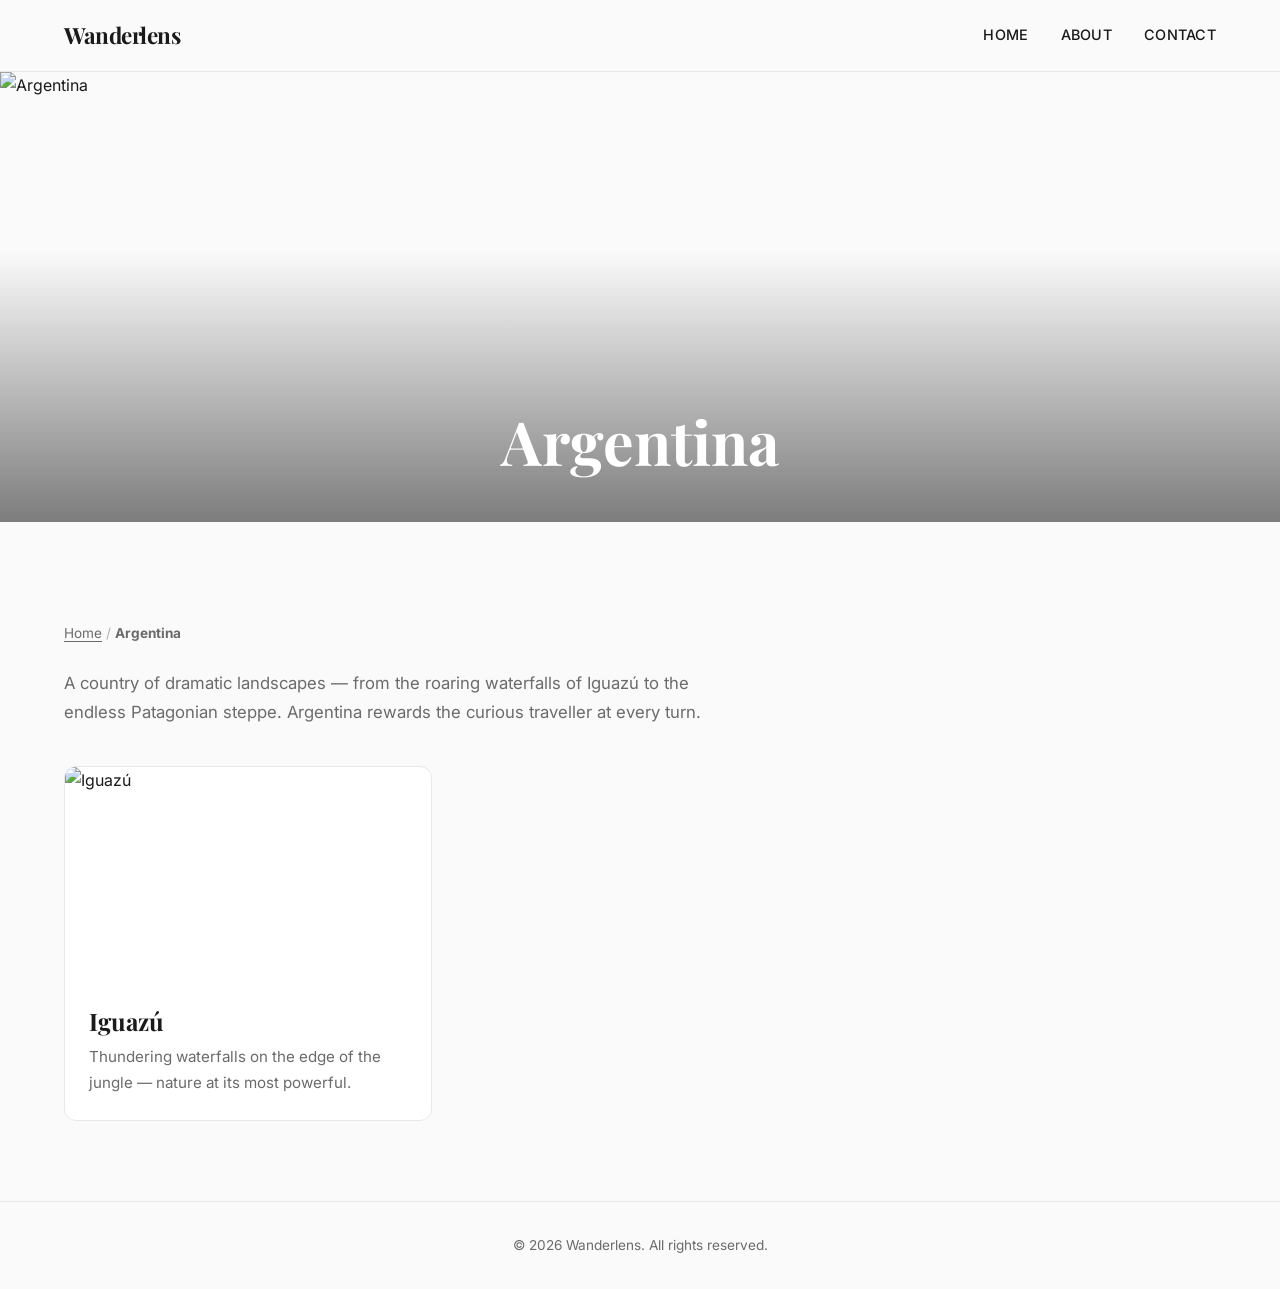
==== country/argentina/index.html @ deed7870 "Travel photography portfolio - Peru, Colombia, Argentina with real photos" ====
<!DOCTYPE html>
<html lang="en">
<head>
  <meta charset="UTF-8">
  <meta name="viewport" content="width=device-width, initial-scale=1.0">
  <title>Argentina — Wanderlens</title>
  <link rel="preconnect" href="https://fonts.googleapis.com">
  <link href="https://fonts.googleapis.com/css2?family=Inter:wght@400;500;600&family=Playfair+Display:wght@700&display=swap" rel="stylesheet">
  <link rel="stylesheet" href="../../styles.css">
</head>
<body class="page-body">
  <nav class="nav">
    <div class="nav-inner">
      <a href="../../index.html" class="nav-logo">Wanderlens</a>
      <button class="hamburger" aria-label="Menu"><span></span><span></span><span></span></button>
      <div class="nav-links">
        <a href="../../index.html">Home</a>
        <a href="../../about.html">About</a>
        <a href="../../contact.html">Contact</a>
      </div>
    </div>
  </nav>

  <section class="header-banner">
    <img src="../../images/argentina/iguazu/DSC03718.jpg" alt="Argentina">
    <div class="hero-overlay"></div>
    <div class="banner-content container">
      <h1>Argentina</h1>
    </div>
  </section>

  <section class="section">
    <div class="container">
      <div class="breadcrumbs fade-in">
        <a href="../../index.html">Home</a> <span>/</span> <strong>Argentina</strong>
      </div>
      <div class="place-description fade-in" style="margin-top: 24px;">
        <p>A country of dramatic landscapes — from the roaring waterfalls of Iguazú to the endless Patagonian steppe. Argentina rewards the curious traveller at every turn.</p>
      </div>
      <div class="cards-grid">
        <a href="iguazu/index.html" class="card fade-in">
          <img src="../../images/argentina/iguazu/DSC03765.jpg" alt="Iguazú">
          <div class="card-body">
            <h3>Iguazú</h3>
            <p>Thundering waterfalls on the edge of the jungle — nature at its most powerful.</p>
          </div>
        </a>
      </div>
    </div>
  </section>

  <footer class="footer">
    <div class="container">&copy; 2026 Wanderlens. All rights reserved.</div>
  </footer>
  <script src="../../script.js"></script>
</body>
</html>
---- styles.css ----
/* ===== Variables ===== */
:root {
  --color-bg: #fafafa;
  --color-surface: #ffffff;
  --color-text: #1a1a1a;
  --color-text-light: #6b6b6b;
  --color-accent: #2c2c2c;
  --color-border: #e8e8e8;
  --color-hover: #f5f5f5;
  --font-heading: 'Playfair Display', Georgia, serif;
  --font-body: 'Inter', -apple-system, sans-serif;
  --max-width: 1200px;
  --nav-height: 72px;
  --transition: 0.3s ease;
}

/* ===== Reset ===== */
*, *::before, *::after { box-sizing: border-box; margin: 0; padding: 0; }
html { scroll-behavior: smooth; }
body {
  font-family: var(--font-body);
  background: var(--color-bg);
  color: var(--color-text);
  line-height: 1.7;
  -webkit-font-smoothing: antialiased;
}
img { max-width: 100%; height: auto; display: block; }
a { color: inherit; text-decoration: none; }
ul { list-style: none; }

/* ===== Typography ===== */
h1, h2, h3, h4 { font-family: var(--font-heading); font-weight: 700; line-height: 1.2; }
h1 { font-size: clamp(2.2rem, 5vw, 3.8rem); }
h2 { font-size: clamp(1.6rem, 3vw, 2.4rem); }
h3 { font-size: clamp(1.2rem, 2vw, 1.5rem); }
p { max-width: 680px; }

/* ===== Navigation ===== */
.nav {
  position: fixed; top: 0; left: 0; right: 0; z-index: 100;
  height: var(--nav-height);
  background: rgba(250,250,250,0.92);
  backdrop-filter: blur(12px);
  border-bottom: 1px solid var(--color-border);
  display: flex; align-items: center; justify-content: center;
}
.nav-inner {
  width: 100%; max-width: var(--max-width);
  padding: 0 24px;
  display: flex; align-items: center; justify-content: space-between;
}
.nav-logo {
  font-family: var(--font-heading);
  font-size: 1.4rem; font-weight: 700; letter-spacing: -0.02em;
}
.nav-links { display: flex; gap: 32px; }
.nav-links a {
  font-size: 0.9rem; font-weight: 500; letter-spacing: 0.02em;
  text-transform: uppercase; position: relative;
  transition: color var(--transition);
}
.nav-links a::after {
  content: ''; position: absolute; bottom: -4px; left: 0;
  width: 0; height: 1.5px; background: var(--color-text);
  transition: width var(--transition);
}
.nav-links a:hover::after { width: 100%; }

.hamburger { display: none; flex-direction: column; gap: 5px; cursor: pointer; background: none; border: none; padding: 4px; }
.hamburger span { display: block; width: 24px; height: 2px; background: var(--color-text); transition: var(--transition); }

@media (max-width: 640px) {
  .hamburger { display: flex; }
  .nav-links {
    position: fixed; top: var(--nav-height); right: 0; bottom: 0;
    width: 260px; background: var(--color-surface);
    flex-direction: column; padding: 40px 32px; gap: 24px;
    border-left: 1px solid var(--color-border);
    transform: translateX(100%); transition: transform var(--transition);
  }
  .nav-links.open { transform: translateX(0); }
}

/* ===== Layout ===== */
.container { max-width: var(--max-width); margin: 0 auto; padding: 0 24px; }
.page-body { padding-top: var(--nav-height); }
.section { padding: 80px 0; }
@media (max-width: 640px) { .section { padding: 48px 0; } }

/* ===== Hero ===== */
.hero {
  position: relative; height: 85vh; min-height: 480px;
  display: flex; align-items: flex-end; justify-content: center;
  overflow: hidden;
}
.hero img {
  position: absolute; inset: 0; width: 100%; height: 100%;
  object-fit: cover;
}
.hero-overlay {
  position: absolute; inset: 0;
  background: linear-gradient(to top, rgba(0,0,0,0.55) 0%, transparent 60%);
}
.hero-content {
  position: relative; z-index: 2; text-align: center;
  padding: 0 24px 64px; color: #fff;
}
.hero-content h1 { margin-bottom: 12px; }
.hero-content p { margin: 0 auto; font-size: 1.1rem; opacity: 0.9; }

/* ===== Header Banner (country/place pages) ===== */
.header-banner {
  position: relative; height: 50vh; min-height: 320px;
  display: flex; align-items: flex-end; overflow: hidden;
}
.header-banner img { position: absolute; inset: 0; width: 100%; height: 100%; object-fit: cover; }
.header-banner .hero-overlay { position: absolute; inset: 0; background: linear-gradient(to top, rgba(0,0,0,0.5) 0%, transparent 60%); }
.header-banner .banner-content { position: relative; z-index: 2; padding: 0 24px 40px; color: #fff; }
.header-banner .banner-content h1 { margin-bottom: 4px; }

/* ===== Breadcrumbs ===== */
.breadcrumbs {
  padding: 20px 0 0;
  font-size: 0.85rem; color: var(--color-text-light);
  display: flex; flex-wrap: wrap; gap: 4px;
}
.breadcrumbs a { text-decoration: underline; text-underline-offset: 3px; }
.breadcrumbs a:hover { color: var(--color-text); }
.breadcrumbs span { opacity: 0.5; }

/* ===== Cards Grid ===== */
.cards-grid {
  display: grid;
  grid-template-columns: repeat(auto-fill, minmax(320px, 1fr));
  gap: 24px;
}
@media (max-width: 400px) {
  .cards-grid { grid-template-columns: 1fr; }
}
.card {
  background: var(--color-surface);
  border-radius: 12px; overflow: hidden;
  border: 1px solid var(--color-border);
  transition: transform var(--transition), box-shadow var(--transition);
}
.card:hover {
  transform: translateY(-4px);
  box-shadow: 0 12px 32px rgba(0,0,0,0.08);
}
.card img { width: 100%; height: 220px; object-fit: cover; }
.card-body { padding: 20px 24px 24px; }
.card-body h3 { margin-bottom: 8px; }
.card-body p { font-size: 0.95rem; color: var(--color-text-light); }

/* ===== Gallery Grid ===== */
.gallery-grid {
  display: grid;
  grid-template-columns: repeat(auto-fill, minmax(280px, 1fr));
  gap: 16px;
}
.gallery-grid img {
  width: 100%; height: 260px; object-fit: cover;
  border-radius: 8px; cursor: pointer;
  transition: transform var(--transition), filter var(--transition);
}
.gallery-grid img:hover { transform: scale(1.02); filter: brightness(1.05); }

/* ===== Lightbox ===== */
.lightbox {
  position: fixed; inset: 0; z-index: 1000;
  background: rgba(0,0,0,0.92);
  display: none; align-items: center; justify-content: center;
  opacity: 0; transition: opacity 0.25s ease;
}
.lightbox.active { display: flex; opacity: 1; }
.lightbox img {
  max-width: 90vw; max-height: 85vh;
  border-radius: 4px; object-fit: contain;
  user-select: none;
}
.lightbox-close, .lightbox-prev, .lightbox-next {
  position: absolute; background: none; border: none;
  color: #fff; font-size: 2rem; cursor: pointer;
  opacity: 0.7; transition: opacity var(--transition);
  padding: 12px;
}
.lightbox-close:hover, .lightbox-prev:hover, .lightbox-next:hover { opacity: 1; }
.lightbox-close { top: 20px; right: 24px; font-size: 2.4rem; }
.lightbox-prev { left: 20px; top: 50%; transform: translateY(-50%); }
.lightbox-next { right: 20px; top: 50%; transform: translateY(-50%); }

/* ===== About Page ===== */
.about-grid {
  display: grid; grid-template-columns: 1fr 1.4fr; gap: 48px; align-items: start;
}
.about-grid img { width: 100%; border-radius: 12px; aspect-ratio: 3/4; object-fit: cover; }
.about-text h2 { margin-bottom: 16px; }
.about-text p { margin-bottom: 16px; color: var(--color-text-light); }
@media (max-width: 768px) {
  .about-grid { grid-template-columns: 1fr; }
  .about-grid img { max-width: 400px; }
}

/* ===== Contact Page ===== */
.contact-content { max-width: 560px; }
.contact-content h2 { margin-bottom: 16px; }
.contact-content p { color: var(--color-text-light); margin-bottom: 32px; }
.contact-link {
  display: inline-flex; align-items: center; gap: 12px;
  padding: 14px 28px; border: 1px solid var(--color-border);
  border-radius: 8px; font-weight: 500; font-size: 0.95rem;
  transition: background var(--transition), border-color var(--transition);
  margin-bottom: 12px;
}
.contact-link:hover { background: var(--color-hover); border-color: #ccc; }
.social-links { display: flex; gap: 16px; margin-top: 32px; }
.social-links a {
  width: 48px; height: 48px; border-radius: 50%;
  border: 1px solid var(--color-border);
  display: flex; align-items: center; justify-content: center;
  font-size: 1.2rem;
  transition: background var(--transition), transform var(--transition);
}
.social-links a:hover { background: var(--color-hover); transform: scale(1.08); }

/* ===== Comments ===== */
.comments-section { border-top: 1px solid var(--color-border); padding-top: 48px; }
.comments-section h2 { margin-bottom: 24px; }

/* ===== Footer ===== */
.footer {
  border-top: 1px solid var(--color-border);
  padding: 32px 0; text-align: center;
  font-size: 0.85rem; color: var(--color-text-light);
}

/* ===== Scroll Animations ===== */
.fade-in {
  opacity: 0; transform: translateY(24px);
  transition: opacity 0.6s ease, transform 0.6s ease;
}
.fade-in.visible { opacity: 1; transform: translateY(0); }

/* ===== Description block ===== */
.place-description { max-width: 720px; margin-bottom: 40px; }
.place-description p { color: var(--color-text-light); font-size: 1.05rem; }
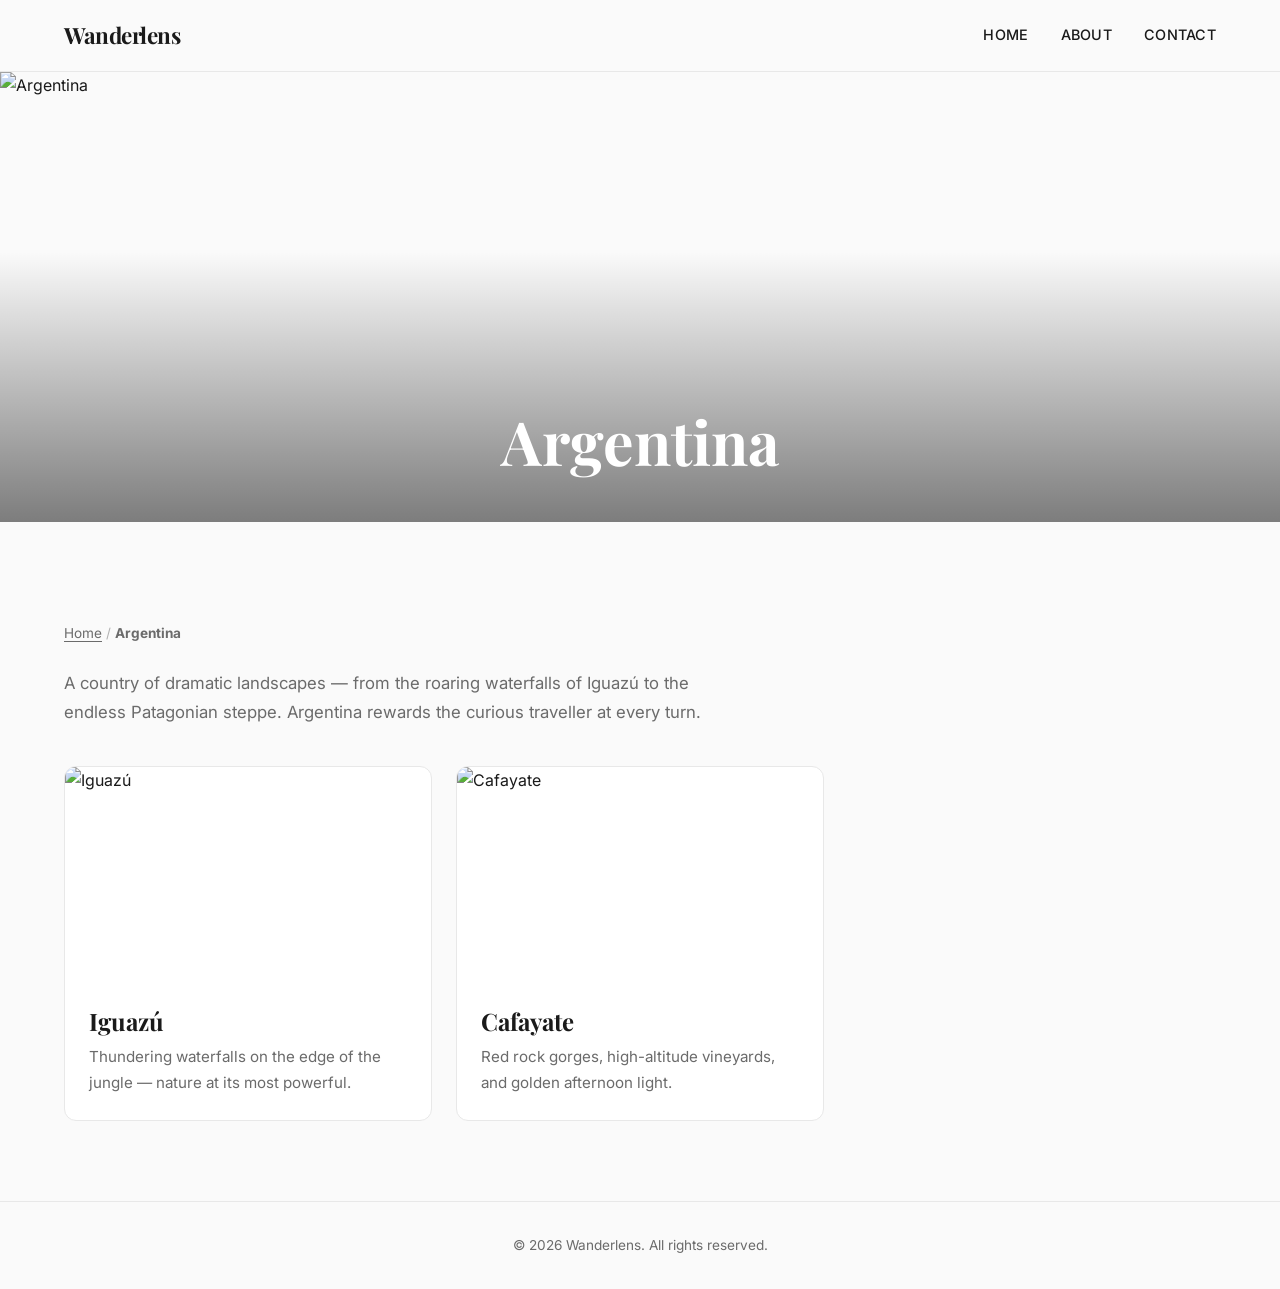
==== commit aadc3724: "Add Bolivia/Uyuni and Cafayate albums; reorder homepage by recent date" ====
--- a/country/argentina/index.html
+++ b/country/argentina/index.html
@@ -45,6 +45,13 @@
             <p>Thundering waterfalls on the edge of the jungle — nature at its most powerful.</p>
           </div>
         </a>
+        <a href="cafayete/index.html" class="card fade-in">
+          <img src="../../images/argentina/Cafayete/compressed/DSC03926.webp" alt="Cafayate">
+          <div class="card-body">
+            <h3>Cafayate</h3>
+            <p>Red rock gorges, high-altitude vineyards, and golden afternoon light.</p>
+          </div>
+        </a>
       </div>
     </div>
   </section>
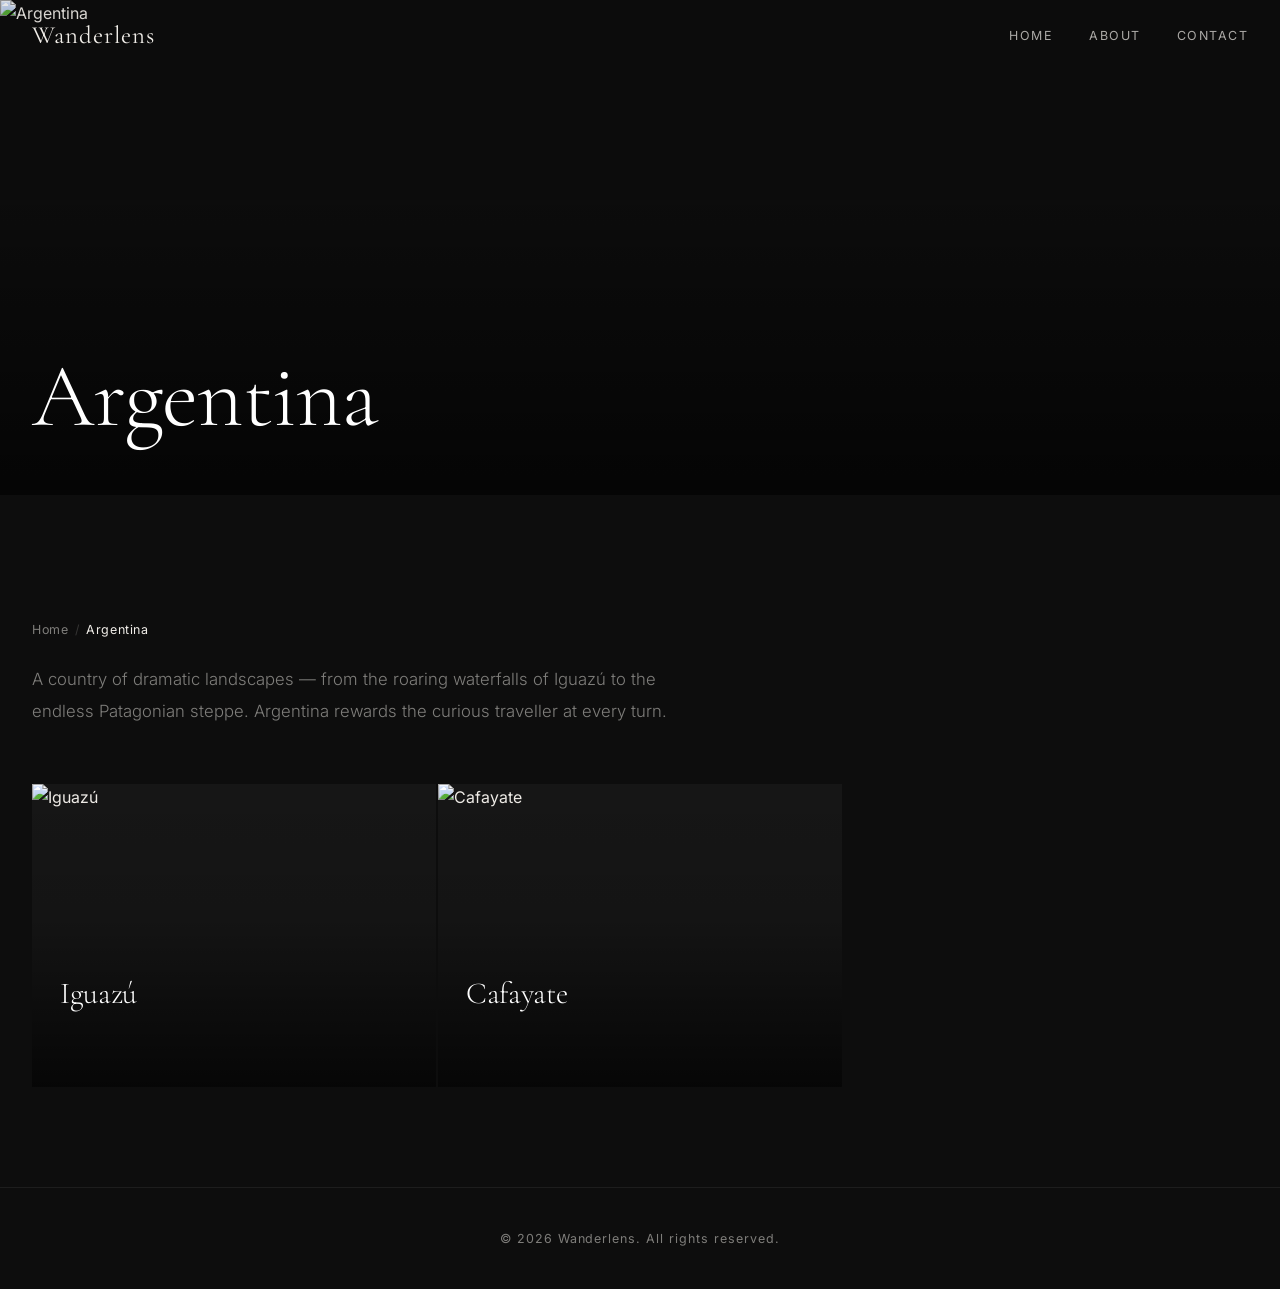
==== commit 5d56f702: "Redesign: dark editorial theme, overlay cards, Cormorant Garamond, scroll nav" ====
--- a/country/argentina/index.html
+++ b/country/argentina/index.html
@@ -5,7 +5,8 @@
   <meta name="viewport" content="width=device-width, initial-scale=1.0">
   <title>Argentina — Wanderlens</title>
   <link rel="preconnect" href="https://fonts.googleapis.com">
-  <link href="https://fonts.googleapis.com/css2?family=Inter:wght@400;500;600&family=Playfair+Display:wght@700&display=swap" rel="stylesheet">
+  <link rel="preconnect" href="https://fonts.gstatic.com" crossorigin>
+  <link href="https://fonts.googleapis.com/css2?family=Cormorant+Garamond:ital,wght@0,300;0,400;0,600;1,300;1,400&family=Inter:wght@300;400;500&display=swap" rel="stylesheet">
   <link rel="stylesheet" href="../../styles.css">
 </head>
 <body class="page-body">
--- a/styles.css
+++ b/styles.css
@@ -1,26 +1,30 @@
 /* ===== Variables ===== */
 :root {
-  --color-bg: #fafafa;
-  --color-surface: #ffffff;
-  --color-text: #1a1a1a;
-  --color-text-light: #6b6b6b;
-  --color-accent: #2c2c2c;
-  --color-border: #e8e8e8;
-  --color-hover: #f5f5f5;
-  --font-heading: 'Playfair Display', Georgia, serif;
-  --font-body: 'Inter', -apple-system, sans-serif;
-  --max-width: 1200px;
-  --nav-height: 72px;
-  --transition: 0.3s ease;
-}
+  --bg:           #0d0d0d;
+  --surface:      #161616;
+  --surface-2:    #1f1f1f;
+  --text:         #f0ede8;
+  --text-muted:   rgba(240,237,232,0.5);
+  --accent:       #c8a96e;
+  --accent-dark:  #a8893e;
+  --border:       rgba(240,237,232,0.07);
+  --font-heading: 'Cormorant Garamond', 'Playfair Display', Georgia, serif;
+  --font-body:    'Inter', -apple-system, sans-serif;
+  --max-width:    1280px;
+  --nav-height:   72px;
+  --ease:         cubic-bezier(0.4, 0, 0.2, 1);
+}
+
+/* ===== Google Fonts ===== */
+@import url('https://fonts.googleapis.com/css2?family=Cormorant+Garamond:ital,wght@0,300;0,400;0,600;1,300;1,400&family=Inter:wght@300;400;500&display=swap');
 
 /* ===== Reset ===== */
 *, *::before, *::after { box-sizing: border-box; margin: 0; padding: 0; }
 html { scroll-behavior: smooth; }
 body {
   font-family: var(--font-body);
-  background: var(--color-bg);
-  color: var(--color-text);
+  background: var(--bg);
+  color: var(--text);
   line-height: 1.7;
   -webkit-font-smoothing: antialiased;
 }
@@ -29,218 +33,369 @@
 ul { list-style: none; }
 
 /* ===== Typography ===== */
-h1, h2, h3, h4 { font-family: var(--font-heading); font-weight: 700; line-height: 1.2; }
-h1 { font-size: clamp(2.2rem, 5vw, 3.8rem); }
-h2 { font-size: clamp(1.6rem, 3vw, 2.4rem); }
-h3 { font-size: clamp(1.2rem, 2vw, 1.5rem); }
+h1, h2, h3, h4 {
+  font-family: var(--font-heading);
+  font-weight: 300;
+  line-height: 1.1;
+  letter-spacing: -0.01em;
+}
+h1 { font-size: clamp(3rem, 7vw, 6rem); }
+h2 { font-size: clamp(2rem, 4vw, 3.2rem); }
+h3 { font-size: clamp(1.4rem, 2.5vw, 1.9rem); }
 p { max-width: 680px; }
+em { font-style: italic; color: var(--accent); }
 
 /* ===== Navigation ===== */
 .nav {
   position: fixed; top: 0; left: 0; right: 0; z-index: 100;
   height: var(--nav-height);
-  background: rgba(250,250,250,0.92);
-  backdrop-filter: blur(12px);
-  border-bottom: 1px solid var(--color-border);
   display: flex; align-items: center; justify-content: center;
+  transition: background 0.4s var(--ease), border-color 0.4s var(--ease);
+  border-bottom: 1px solid transparent;
+}
+.nav.scrolled {
+  background: rgba(13,13,13,0.93);
+  backdrop-filter: blur(16px);
+  border-color: var(--border);
 }
 .nav-inner {
   width: 100%; max-width: var(--max-width);
-  padding: 0 24px;
+  padding: 0 32px;
   display: flex; align-items: center; justify-content: space-between;
 }
 .nav-logo {
   font-family: var(--font-heading);
-  font-size: 1.4rem; font-weight: 700; letter-spacing: -0.02em;
-}
-.nav-links { display: flex; gap: 32px; }
+  font-size: 1.55rem; font-weight: 400; letter-spacing: 0.04em;
+  color: var(--text);
+}
+.nav-links { display: flex; gap: 36px; align-items: center; }
 .nav-links a {
-  font-size: 0.9rem; font-weight: 500; letter-spacing: 0.02em;
-  text-transform: uppercase; position: relative;
-  transition: color var(--transition);
+  font-size: 0.78rem; font-weight: 400; letter-spacing: 0.12em;
+  text-transform: uppercase; color: rgba(240,237,232,0.7);
+  position: relative; transition: color 0.25s;
 }
 .nav-links a::after {
-  content: ''; position: absolute; bottom: -4px; left: 0;
-  width: 0; height: 1.5px; background: var(--color-text);
-  transition: width var(--transition);
-}
+  content: ''; position: absolute; bottom: -3px; left: 0;
+  width: 0; height: 1px; background: var(--accent);
+  transition: width 0.3s var(--ease);
+}
+.nav-links a:hover { color: var(--text); }
 .nav-links a:hover::after { width: 100%; }
 
-.hamburger { display: none; flex-direction: column; gap: 5px; cursor: pointer; background: none; border: none; padding: 4px; }
-.hamburger span { display: block; width: 24px; height: 2px; background: var(--color-text); transition: var(--transition); }
+.hamburger {
+  display: none; flex-direction: column; gap: 5px;
+  cursor: pointer; background: none; border: none; padding: 4px;
+}
+.hamburger span {
+  display: block; width: 24px; height: 1.5px;
+  background: var(--text); transition: 0.3s var(--ease);
+}
 
 @media (max-width: 640px) {
   .hamburger { display: flex; }
   .nav-links {
     position: fixed; top: var(--nav-height); right: 0; bottom: 0;
-    width: 260px; background: var(--color-surface);
-    flex-direction: column; padding: 40px 32px; gap: 24px;
-    border-left: 1px solid var(--color-border);
-    transform: translateX(100%); transition: transform var(--transition);
+    width: 240px; background: var(--surface);
+    flex-direction: column; padding: 48px 32px; gap: 28px;
+    border-left: 1px solid var(--border);
+    transform: translateX(100%); transition: transform 0.35s var(--ease);
   }
   .nav-links.open { transform: translateX(0); }
+  .nav-links a { font-size: 0.85rem; color: var(--text); }
 }
 
 /* ===== Layout ===== */
-.container { max-width: var(--max-width); margin: 0 auto; padding: 0 24px; }
+.container { max-width: var(--max-width); margin: 0 auto; padding: 0 32px; }
 .page-body { padding-top: var(--nav-height); }
-.section { padding: 80px 0; }
-@media (max-width: 640px) { .section { padding: 48px 0; } }
+.section { padding: 100px 0; }
+@media (max-width: 640px) { .section { padding: 60px 0; } }
 
 /* ===== Hero ===== */
 .hero {
-  position: relative; height: 85vh; min-height: 480px;
-  display: flex; align-items: flex-end; justify-content: center;
+  position: relative; height: 100vh; min-height: 560px;
+  display: flex; align-items: center; justify-content: center;
   overflow: hidden;
+  margin-top: calc(-1 * var(--nav-height));
 }
 .hero img {
   position: absolute; inset: 0; width: 100%; height: 100%;
-  object-fit: cover;
-}
+  object-fit: cover; transform: scale(1.04);
+  transition: transform 8s ease-out;
+}
+.hero.loaded img { transform: scale(1); }
 .hero-overlay {
   position: absolute; inset: 0;
-  background: linear-gradient(to top, rgba(0,0,0,0.55) 0%, transparent 60%);
+  background: linear-gradient(
+    to bottom,
+    rgba(0,0,0,0.18) 0%,
+    rgba(0,0,0,0.1) 40%,
+    rgba(0,0,0,0.55) 100%
+  );
 }
 .hero-content {
   position: relative; z-index: 2; text-align: center;
-  padding: 0 24px 64px; color: #fff;
-}
-.hero-content h1 { margin-bottom: 12px; }
-.hero-content p { margin: 0 auto; font-size: 1.1rem; opacity: 0.9; }
+  padding: 0 24px; color: #fff;
+}
+.hero-eyebrow {
+  display: block; font-family: var(--font-body);
+  font-size: 0.72rem; font-weight: 400; letter-spacing: 0.22em;
+  text-transform: uppercase; color: var(--accent);
+  margin-bottom: 20px; opacity: 0;
+  animation: fadeUp 1s 0.3s var(--ease) forwards;
+}
+.hero-content h1 {
+  margin-bottom: 20px; opacity: 0;
+  animation: fadeUp 1s 0.55s var(--ease) forwards;
+  text-shadow: 0 2px 40px rgba(0,0,0,0.3);
+}
+.hero-content p {
+  margin: 0 auto; font-size: 1.05rem; opacity: 0;
+  color: rgba(255,255,255,0.75); font-weight: 300;
+  animation: fadeUp 1s 0.75s var(--ease) forwards;
+}
+.hero-scroll {
+  position: absolute; bottom: 36px; left: 50%; transform: translateX(-50%);
+  z-index: 2; display: flex; flex-direction: column; align-items: center;
+  gap: 8px; opacity: 0; animation: fadeUp 1s 1.1s var(--ease) forwards;
+}
+.hero-scroll span {
+  font-size: 0.65rem; letter-spacing: 0.2em; text-transform: uppercase;
+  color: rgba(255,255,255,0.5);
+}
+.hero-scroll-line {
+  width: 1px; height: 40px; background: rgba(255,255,255,0.3);
+  animation: scrollPulse 2s ease-in-out infinite;
+}
+@keyframes scrollPulse {
+  0%, 100% { transform: scaleY(1); opacity: 0.3; }
+  50% { transform: scaleY(0.5); opacity: 0.8; }
+}
 
 /* ===== Header Banner (country/place pages) ===== */
 .header-banner {
-  position: relative; height: 50vh; min-height: 320px;
+  position: relative; height: 55vh; min-height: 360px;
   display: flex; align-items: flex-end; overflow: hidden;
-}
-.header-banner img { position: absolute; inset: 0; width: 100%; height: 100%; object-fit: cover; }
-.header-banner .hero-overlay { position: absolute; inset: 0; background: linear-gradient(to top, rgba(0,0,0,0.5) 0%, transparent 60%); }
-.header-banner .banner-content { position: relative; z-index: 2; padding: 0 24px 40px; color: #fff; }
-.header-banner .banner-content h1 { margin-bottom: 4px; }
+  margin-top: calc(-1 * var(--nav-height));
+}
+.header-banner img {
+  position: absolute; inset: 0; width: 100%; height: 100%;
+  object-fit: cover;
+}
+.header-banner .hero-overlay {
+  position: absolute; inset: 0;
+  background: linear-gradient(to top, rgba(0,0,0,0.65) 0%, rgba(0,0,0,0.1) 60%);
+}
+.header-banner .banner-content {
+  position: relative; z-index: 2;
+  padding: 0 32px 48px; color: #fff;
+  width: 100%; max-width: var(--max-width); margin: 0 auto;
+}
+.header-banner .banner-content h1 { margin-bottom: 0; }
 
 /* ===== Breadcrumbs ===== */
 .breadcrumbs {
-  padding: 20px 0 0;
-  font-size: 0.85rem; color: var(--color-text-light);
-  display: flex; flex-wrap: wrap; gap: 4px;
-}
-.breadcrumbs a { text-decoration: underline; text-underline-offset: 3px; }
-.breadcrumbs a:hover { color: var(--color-text); }
-.breadcrumbs span { opacity: 0.5; }
-
-/* ===== Cards Grid ===== */
+  padding: 24px 0 0;
+  font-size: 0.78rem; color: var(--text-muted);
+  display: flex; flex-wrap: wrap; gap: 6px;
+  letter-spacing: 0.05em;
+}
+.breadcrumbs a { transition: color 0.2s; }
+.breadcrumbs a:hover { color: var(--accent); }
+.breadcrumbs span { opacity: 0.35; }
+.breadcrumbs strong { color: var(--text); font-weight: 400; }
+
+/* ===== Section headings ===== */
+.section-label {
+  display: block;
+  font-family: var(--font-body);
+  font-size: 0.72rem; font-weight: 400; letter-spacing: 0.2em;
+  text-transform: uppercase; color: var(--accent);
+  margin-bottom: 16px;
+}
+.section-title { margin-bottom: 56px; }
+.section-title h2 { color: var(--text); }
+.section-title p {
+  margin-top: 16px; color: var(--text-muted);
+  font-size: 1rem; font-weight: 300; line-height: 1.8;
+}
+
+/* ===== Cards Grid (destination/album cards) ===== */
 .cards-grid {
   display: grid;
-  grid-template-columns: repeat(auto-fill, minmax(320px, 1fr));
-  gap: 24px;
-}
-@media (max-width: 400px) {
-  .cards-grid { grid-template-columns: 1fr; }
-}
+  grid-template-columns: repeat(auto-fill, minmax(340px, 1fr));
+  gap: 2px;
+}
+@media (max-width: 400px) { .cards-grid { grid-template-columns: 1fr; } }
+
 .card {
-  background: var(--color-surface);
-  border-radius: 12px; overflow: hidden;
-  border: 1px solid var(--color-border);
-  transition: transform var(--transition), box-shadow var(--transition);
-}
-.card:hover {
-  transform: translateY(-4px);
-  box-shadow: 0 12px 32px rgba(0,0,0,0.08);
-}
-.card img { width: 100%; height: 220px; object-fit: cover; }
-.card-body { padding: 20px 24px 24px; }
-.card-body h3 { margin-bottom: 8px; }
-.card-body p { font-size: 0.95rem; color: var(--color-text-light); }
+  position: relative; overflow: hidden;
+  aspect-ratio: 4 / 3;
+  display: block;
+  background: var(--surface);
+}
+.card img {
+  position: absolute; inset: 0;
+  width: 100%; height: 100%; object-fit: cover;
+  transition: transform 0.7s var(--ease);
+}
+.card-body {
+  position: absolute; inset: 0;
+  display: flex; flex-direction: column; justify-content: flex-end;
+  padding: 28px 28px 32px;
+  background: linear-gradient(to top, rgba(0,0,0,0.72) 0%, rgba(0,0,0,0.1) 55%, transparent 100%);
+  transition: background 0.4s var(--ease);
+}
+.card-body h3 {
+  color: #fff; margin-bottom: 6px;
+  transform: translateY(6px); transition: transform 0.4s var(--ease);
+}
+.card-body p {
+  font-size: 0.88rem; color: rgba(255,255,255,0.65);
+  font-weight: 300; line-height: 1.6;
+  max-width: 36ch;
+  opacity: 0; transform: translateY(10px);
+  transition: opacity 0.35s var(--ease), transform 0.35s var(--ease);
+}
+.card:hover img { transform: scale(1.06); }
+.card:hover .card-body {
+  background: linear-gradient(to top, rgba(0,0,0,0.84) 0%, rgba(0,0,0,0.25) 60%, transparent 100%);
+}
+.card:hover .card-body h3 { transform: translateY(0); }
+.card:hover .card-body p { opacity: 1; transform: translateY(0); }
 
 /* ===== Gallery Grid ===== */
 .gallery-grid {
   display: grid;
-  grid-template-columns: repeat(auto-fill, minmax(280px, 1fr));
-  gap: 16px;
+  grid-template-columns: repeat(3, 1fr);
+  gap: 3px;
 }
 .gallery-grid img {
-  width: 100%; height: 260px; object-fit: cover;
-  border-radius: 8px; cursor: pointer;
-  transition: transform var(--transition), filter var(--transition);
-}
-.gallery-grid img:hover { transform: scale(1.02); filter: brightness(1.05); }
+  width: 100%; aspect-ratio: 4/3; object-fit: cover;
+  cursor: pointer;
+  transition: filter 0.35s var(--ease), transform 0.35s var(--ease);
+  filter: brightness(0.92);
+}
+.gallery-grid img:hover {
+  filter: brightness(1.05);
+  transform: scale(1.015);
+  z-index: 1; position: relative;
+}
+/* First image spans 2 cols for visual interest */
+.gallery-grid img:first-child {
+  grid-column: span 2;
+  aspect-ratio: 16/9;
+}
+@media (max-width: 640px) {
+  .gallery-grid { grid-template-columns: repeat(2, 1fr); }
+  .gallery-grid img:first-child { grid-column: span 2; }
+}
+@media (max-width: 400px) {
+  .gallery-grid { grid-template-columns: 1fr; }
+  .gallery-grid img:first-child { grid-column: span 1; }
+}
 
 /* ===== Lightbox ===== */
 .lightbox {
   position: fixed; inset: 0; z-index: 1000;
-  background: rgba(0,0,0,0.92);
+  background: rgba(0,0,0,0.96);
   display: none; align-items: center; justify-content: center;
-  opacity: 0; transition: opacity 0.25s ease;
+  opacity: 0; transition: opacity 0.3s ease;
 }
 .lightbox.active { display: flex; opacity: 1; }
 .lightbox img {
-  max-width: 90vw; max-height: 85vh;
-  border-radius: 4px; object-fit: contain;
-  user-select: none;
+  max-width: 92vw; max-height: 88vh;
+  object-fit: contain; user-select: none;
+  border-radius: 2px;
 }
 .lightbox-close, .lightbox-prev, .lightbox-next {
   position: absolute; background: none; border: none;
-  color: #fff; font-size: 2rem; cursor: pointer;
-  opacity: 0.7; transition: opacity var(--transition);
-  padding: 12px;
-}
-.lightbox-close:hover, .lightbox-prev:hover, .lightbox-next:hover { opacity: 1; }
-.lightbox-close { top: 20px; right: 24px; font-size: 2.4rem; }
-.lightbox-prev { left: 20px; top: 50%; transform: translateY(-50%); }
-.lightbox-next { right: 20px; top: 50%; transform: translateY(-50%); }
+  color: rgba(255,255,255,0.6); font-size: 2rem; cursor: pointer;
+  padding: 16px; transition: color 0.2s;
+}
+.lightbox-close:hover, .lightbox-prev:hover, .lightbox-next:hover {
+  color: #fff;
+}
+.lightbox-close { top: 20px; right: 24px; font-size: 2rem; }
+.lightbox-prev { left: 20px; top: 50%; transform: translateY(-50%); font-size: 2.8rem; }
+.lightbox-next { right: 20px; top: 50%; transform: translateY(-50%); font-size: 2.8rem; }
 
 /* ===== About Page ===== */
 .about-grid {
-  display: grid; grid-template-columns: 1fr 1.4fr; gap: 48px; align-items: start;
-}
-.about-grid img { width: 100%; border-radius: 12px; aspect-ratio: 3/4; object-fit: cover; }
-.about-text h2 { margin-bottom: 16px; }
-.about-text p { margin-bottom: 16px; color: var(--color-text-light); }
+  display: grid; grid-template-columns: 1fr 1.6fr;
+  gap: 64px; align-items: start;
+}
+.about-grid img {
+  width: 100%; aspect-ratio: 3/4; object-fit: cover;
+  border-radius: 2px; filter: brightness(0.9);
+}
+.about-text h2 { margin-bottom: 20px; }
+.about-text p { margin-bottom: 20px; color: var(--text-muted); font-weight: 300; line-height: 1.9; }
 @media (max-width: 768px) {
   .about-grid { grid-template-columns: 1fr; }
-  .about-grid img { max-width: 400px; }
+  .about-grid img { max-width: 380px; }
 }
 
 /* ===== Contact Page ===== */
 .contact-content { max-width: 560px; }
-.contact-content h2 { margin-bottom: 16px; }
-.contact-content p { color: var(--color-text-light); margin-bottom: 32px; }
+.contact-content h2 { margin-bottom: 20px; }
+.contact-content p { color: var(--text-muted); margin-bottom: 40px; font-weight: 300; }
 .contact-link {
-  display: inline-flex; align-items: center; gap: 12px;
-  padding: 14px 28px; border: 1px solid var(--color-border);
-  border-radius: 8px; font-weight: 500; font-size: 0.95rem;
-  transition: background var(--transition), border-color var(--transition);
+  display: inline-flex; align-items: center; gap: 14px;
+  padding: 16px 28px;
+  border: 1px solid var(--border);
+  border-radius: 2px;
+  font-weight: 400; font-size: 0.92rem;
+  color: var(--text);
+  transition: background 0.25s, border-color 0.25s;
   margin-bottom: 12px;
 }
-.contact-link:hover { background: var(--color-hover); border-color: #ccc; }
-.social-links { display: flex; gap: 16px; margin-top: 32px; }
+.contact-link:hover {
+  background: var(--surface-2); border-color: rgba(200,169,110,0.3);
+}
+.social-links { display: flex; gap: 12px; margin-top: 40px; }
 .social-links a {
-  width: 48px; height: 48px; border-radius: 50%;
-  border: 1px solid var(--color-border);
+  width: 44px; height: 44px; border-radius: 2px;
+  border: 1px solid var(--border);
   display: flex; align-items: center; justify-content: center;
-  font-size: 1.2rem;
-  transition: background var(--transition), transform var(--transition);
-}
-.social-links a:hover { background: var(--color-hover); transform: scale(1.08); }
+  font-size: 1.1rem;
+  transition: background 0.25s, border-color 0.25s, transform 0.25s;
+}
+.social-links a:hover {
+  background: var(--surface-2); border-color: rgba(200,169,110,0.3);
+  transform: translateY(-2px);
+}
 
 /* ===== Comments ===== */
-.comments-section { border-top: 1px solid var(--color-border); padding-top: 48px; }
-.comments-section h2 { margin-bottom: 24px; }
+.comments-section {
+  border-top: 1px solid var(--border); padding-top: 56px;
+}
+.comments-section h2 { margin-bottom: 28px; }
 
 /* ===== Footer ===== */
 .footer {
-  border-top: 1px solid var(--color-border);
-  padding: 32px 0; text-align: center;
-  font-size: 0.85rem; color: var(--color-text-light);
-}
-
-/* ===== Scroll Animations ===== */
+  border-top: 1px solid var(--border);
+  padding: 40px 0;
+  text-align: center;
+  font-size: 0.78rem;
+  letter-spacing: 0.08em;
+  color: var(--text-muted);
+}
+
+/* ===== Place description ===== */
+.place-description { max-width: 640px; margin-bottom: 56px; }
+.place-description p {
+  color: var(--text-muted); font-size: 1.05rem;
+  font-weight: 300; line-height: 1.9;
+}
+
+/* ===== Animations ===== */
+@keyframes fadeUp {
+  from { opacity: 0; transform: translateY(20px); }
+  to   { opacity: 1; transform: translateY(0); }
+}
+
 .fade-in {
-  opacity: 0; transform: translateY(24px);
-  transition: opacity 0.6s ease, transform 0.6s ease;
+  opacity: 0; transform: translateY(28px);
+  transition: opacity 0.7s var(--ease), transform 0.7s var(--ease);
 }
 .fade-in.visible { opacity: 1; transform: translateY(0); }
-
-/* ===== Description block ===== */
-.place-description { max-width: 720px; margin-bottom: 40px; }
-.place-description p { color: var(--color-text-light); font-size: 1.05rem; }
